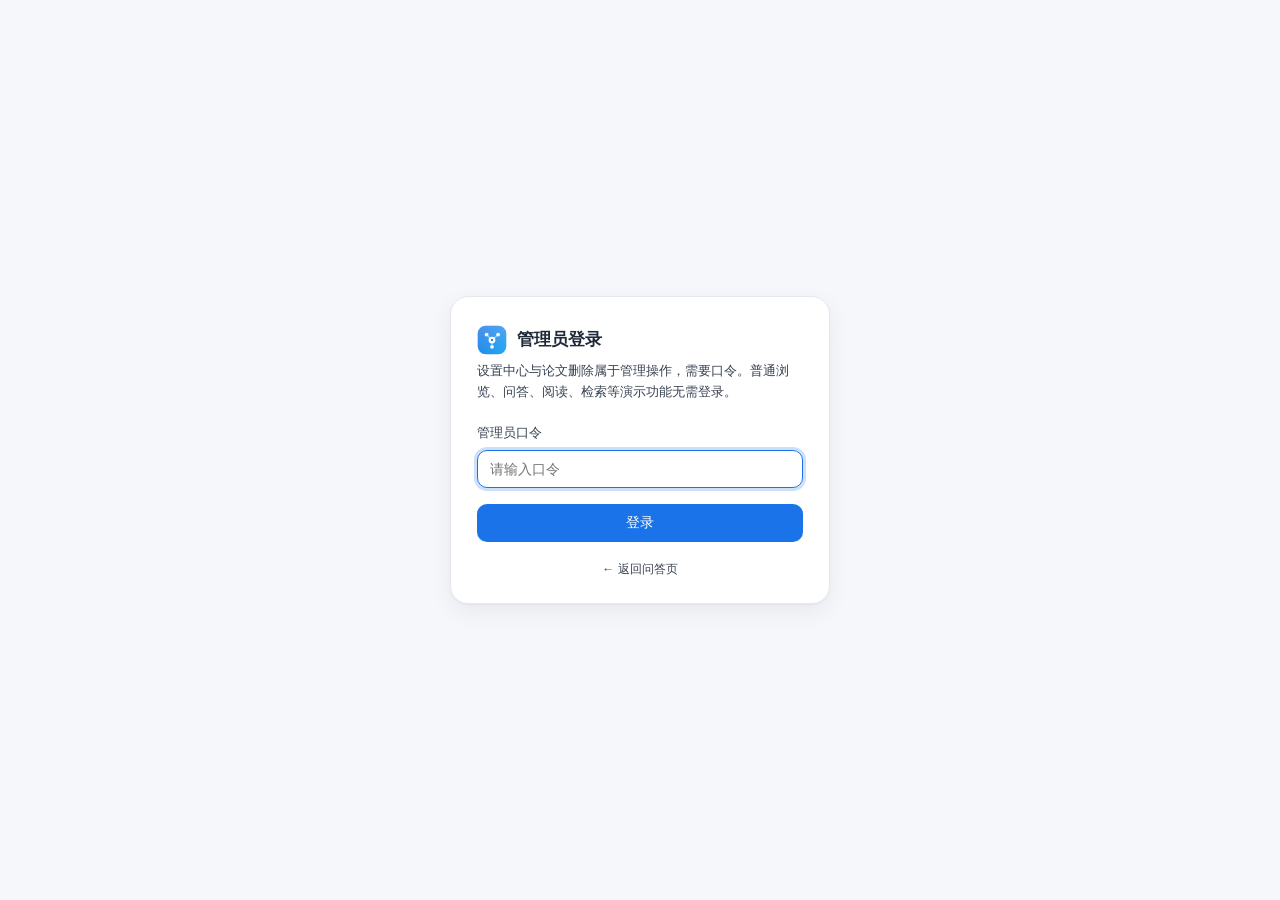
==== web/admin-login.html @ 5c3a6b82 "feat(security): 公开演示 + 管理接口保护 + 资源限额 按第二阶段确认意见落地安全整改，业务代码零改动：  - 认证：新增 app/security.py，管理接口走 HMAC 签名" ====
<!DOCTYPE html>
<html lang="zh-CN">
<head>
  <meta charset="UTF-8" />
  <meta name="viewport" content="width=device-width, initial-scale=1.0" />
  <meta name="robots" content="noindex, nofollow" />
  <title>管理员登录 · 科研小助手</title>
  <link rel="icon" type="image/svg+xml" href="favicon.svg">
  <link rel="stylesheet" href="design-system.css" />
  <style>
    * { box-sizing: border-box; margin: 0; padding: 0; }
    body {
      font-family: var(--font-sans);
      background: var(--bg-page); min-height: 100vh; color: var(--text-primary);
      display: flex; align-items: center; justify-content: center; padding: 24px;
    }
    .card {
      width: 100%; max-width: 380px; background: var(--bg-surface);
      border: 1px solid var(--border-color); border-radius: var(--radius-card);
      box-shadow: var(--shadow-card); padding: 28px 26px 24px;
    }
    .mark {
      display: flex; align-items: center; gap: 10px; margin-bottom: 6px;
    }
    .mark img { width: 30px; height: 30px; border-radius: 8px; }
    h1 { font-size: 17px; font-weight: 600; }
    .sub { font-size: 13px; color: var(--text-secondary); margin-bottom: 20px; line-height: 1.6; }
    label { display: block; font-size: 13px; color: var(--text-secondary); margin-bottom: 6px; }
    input[type="password"] {
      width: 100%; padding: 10px 12px; font-size: 14px; font-family: var(--font-sans);
      border: 1px solid var(--border-color); border-radius: var(--radius-control);
      background: var(--bg-input); color: var(--text-primary);
      transition: border-color var(--dur-fast) var(--ease), box-shadow var(--dur-fast) var(--ease);
    }
    input[type="password"]:focus {
      outline: none; border-color: var(--brand); box-shadow: 0 0 0 3px var(--brand-ring);
    }
    button {
      width: 100%; margin-top: 16px; padding: 10px 14px; font-size: 14px; font-weight: 500;
      font-family: var(--font-sans); color: #fff; background: var(--brand);
      border: none; border-radius: var(--radius-control); cursor: pointer;
      transition: background var(--dur-fast) var(--ease);
    }
    button:hover:not(:disabled) { background: var(--brand-hover); }
    button:disabled { opacity: .6; cursor: not-allowed; }
    .msg {
      margin-top: 14px; font-size: 13px; line-height: 1.6; padding: 9px 11px;
      border-radius: var(--radius-control); display: none;
    }
    .msg.bad { display: block; color: #b42318; background: #fef3f2; border: 1px solid #fecdca; }
    .msg.ok { display: block; color: #067647; background: #ecfdf3; border: 1px solid #abefc6; }
    .foot { margin-top: 18px; font-size: 12px; color: var(--text-tertiary); text-align: center; }
    .foot a { color: var(--text-secondary); text-decoration: none; }
    .foot a:hover { text-decoration: underline; }
  </style>
</head>
<body>
  <main class="card">
    <div class="mark">
      <img src="logo.svg" alt="" width="30" height="30">
      <h1>管理员登录</h1>
    </div>
    <p class="sub">
      设置中心与论文删除属于管理操作，需要口令。普通浏览、问答、阅读、检索等演示功能无需登录。
    </p>

    <label for="token">管理员口令</label>
    <input id="token" type="password" autocomplete="current-password" placeholder="请输入口令" />
    <button id="submit" type="button">登录</button>
    <div id="msg" class="msg"></div>

    <div class="foot"><a href="index.html">← 返回问答页</a></div>
  </main>

<script>
  (function () {
    const input = document.getElementById('token');
    const btn = document.getElementById('submit');
    const msg = document.getElementById('msg');

    // 登录成功后回到来源页；只接受同源的相对路径，避免被构造成开放重定向
    function nextUrl() {
      const raw = new URLSearchParams(location.search).get('next') || '';
      if (raw && raw.startsWith('/') && !raw.startsWith('//')) return raw;
      return 'settings.html';
    }

    function show(text, kind) {
      msg.textContent = text;
      msg.className = 'msg ' + (kind || 'bad');
    }

    async function submit() {
      const token = input.value.trim();
      if (!token) { show('请输入管理员口令'); input.focus(); return; }

      btn.disabled = true;
      show('正在校验…', 'ok');
      try {
        const res = await fetch('/admin/login', {
          method: 'POST',
          headers: { 'Content-Type': 'application/json' },
          body: JSON.stringify({ token: token }),
        });
        const body = await res.json().catch(() => ({}));

        if (res.ok) {
          show('登录成功，正在跳转…', 'ok');
          location.href = nextUrl();
          return;
        }
        if (res.status === 429) {
          show(body.detail || '尝试次数过多，请稍后再试');
        } else if (res.status === 503) {
          show('服务端尚未配置管理员口令（ADMIN_TOKEN / ADMIN_COOKIE_SECRET），请先在 .env 中设置后重启服务');
        } else {
          show(body.detail || '口令错误');
        }
      } catch (err) {
        show('网络异常：' + err.message);
      } finally {
        btn.disabled = false;
      }
    }

    btn.addEventListener('click', submit);
    input.addEventListener('keydown', function (e) {
      if (e.key === 'Enter') submit();
    });
    input.focus();
  })();
</script>
</body>
</html>
---- web/design-system.css ----
/* ==========================================================================
   科研小助手 · 全站设计系统
   --------------------------------------------------------------------------
   引入方式（在每个页面的 <style> 之前）：
       <link rel="stylesheet" href="design-system.css">

   设计原则
   1. 所有色值只在这里定义一次，页面 CSS 一律引用变量，不再写字面量。
   2. 变量按「语义」命名（--text-muted 表示"次要文字"），不按颜色命名
      （不要写 --gray-500），这样将来换色 / 加深色模式只改一处。
   3. 当前只提供浅色主题。深色主题的变量值已经预留位置，第二阶段填入，
      阶段一不开放（避免出现"能切但读不清"的半成品）。

   对比度（WCAG AA：正文 ≥ 4.5:1，大字号 ≥ 3:1）
   --text-primary    #1f2937 on #ffffff = 14.68:1  ✓
   --text-secondary  #374151 on #ffffff = 10.31:1  ✓
   --text-muted      #5c6672 on #ffffff =  5.57:1  ✓
   --text-muted      #5c6672 on #f5f6f8 =  5.11:1  ✓ （原 #6b7280 只有 4.43:1，不达标）
   --text-subtle     #9ca3af on #ffffff =  2.54:1  ✗ 仅限占位符 / 禁用态等非关键信息
   ========================================================================== */

:root {
  /* ---------- 中性色阶（内部调色板，页面层不要直接引用 ---------- */
  --gray-0:  #ffffff;   /* 最亮：卡片、输入框、弹窗底 */
  --gray-25: #fbfcfd;
  --gray-50: #f8fafc;
  --gray-100:#f3f5f8;
  --gray-150:#eef1f5;
  --gray-200:#e3e7ee;
  --gray-300:#d5dbe3;
  --gray-400:#c3ccd8;
  --gray-500:#9ca3af;
  --gray-600:#5c6672;
  --gray-700:#374151;
  --gray-800:#1f2937;
  --gray-900:#111827;

  /* ---------- 品牌主色（蓝）---------- */
  --blue-50: #eef4fd;
  --blue-100:#dbe8fb;
  --blue-200:#c6d9f9;
  --blue-500:#1a73e8;
  --blue-600:#1667d0;
  --blue-700:#1558b0;

  /* ---------- 语义色：成功（绿）---------- */
  --green-50: #e8f5ec;
  --green-100:#d3ebd9;
  --green-600:#0f9d58;
  --green-700:#1a7f37;

  /* ---------- 语义色：警告（橙）---------- */
  --amber-50: #fff8e6;
  --amber-200:#f0dca8;
  --amber-900:#8a5a00;

  /* ---------- 语义色：危险（红）---------- */
  --red-50:  #fdecec;
  --red-200: #f6c9c9;
  --red-700: #b3261e;

  /* ---------- 语义色：强调（紫，用于社区聚类等）---------- */
  --purple-50: #f2eefb;
  --purple-100:#e9e2f7;
  --purple-200:#d9cef0;
  --purple-700:#6b4fa8;

  /* ---------- 角色标签配色（全站唯一口径）----------
     基石节点挖掘的六个角色，analysis.html 与 graph.html 必须完全一致。
     改这里之前先确认：两页的 .tag.* / .role-* 规则、图例、详情面板都读同一组值。
     analysis.html 与 graph.html 曾各写一套 —— bridge/foundation 颜色反了、
     isolated 一个红一个灰，用户同一角色看到两种颜色。现已收口到这里。 */
  --role-cornerstone-bg: #fef3c7;  --role-cornerstone-fg: #92400e;  /* 暖黄：基石 */
  --role-hub-bg:         #dbeafe;  --role-hub-fg:         #1e40af;  /* 蓝：高频被引 */
  --role-bridge-bg:      #e9d5ff;  --role-bridge-fg:      #6b21a8;  /* 紫：跨社区桥接 */
  --role-foundation-bg:  #d1fae5;  --role-foundation-fg:  #065f46;  /* 绿：基础件 */
  --role-fringe-bg:      #f3f4f6;  --role-fringe-fg:      #5c6672;  /* 灰：边缘 */
  --role-isolated-bg:    #f3f4f6;  --role-isolated-fg:    #5c6672;  /* 灰：孤立（不抢眼，但要看得清）
     原值 #9ca3af 在 #f3f4f6 上只有 2.31:1，"孤立"两字本身看不清；
     #5c6672 与 --text-muted 同值，实测 5.30:1，既保持"灰化不抢眼"的语义，又过了 WCAG AA。 */

  /* ---------- 暖色底（去重提示框等"需要一点暖意"的非告警区块）---------- */
  --bg-warm: #fffdf3;

  /* ---------- 大面板投影（弹窗比卡片浮得更高，单独一档）---------- */
  --shadow-overlay: 0 20px 60px rgba(15, 23, 42, .24);

  /* ---------- 图表专用：坐标轴与网格 ----------
     图表里的轴线、网格线、坐标文字也走变量。它们本质是「图表内部的界面色」，
     与 --border-* / --text-* 同源，但单独开一组是因为图表需要更淡的网格，
     而界面上的边框不能淡到这个程度。 */
  --chart-axis:     #d5dbe5;   /* 轴线 */
  --chart-grid:     #f1f4f8;   /* 网格线 */
  --chart-label:    #5c6672;   /* 坐标轴刻度文字 */
  --chart-label-2:  #9ca3af;   /* 轴名、次级标签 */

  /* ---------- 图表色：ECharts / matplotlib 数据配色 ----------
     这一组**故意**不跟界面色联动。图表配色是数据语义（社区 0/1/2、类目 A/B/C），
     界面色一改就重刷图表，会让「同一张图昨天今天颜色不一样」。
     改这里之前先想清楚：ECharts 主题、matplotlib 导出、图例文字三处都要同步。
     前 3 色是引用图谱社区聚类的固定色，其余沿用 matplotlib tab10。 */
  --chart-brand:  #1a73e8;   /* 新近且被引 / 主数据序列 */
  --chart-accent: #9333ea;   /* 跨社区桥接 */
  --chart-danger: #dc2626;   /* 未被接入 */
  --chart-c1: #1f77b4;
  --chart-c2: #ff7f0e;
  --chart-c3: #2ca02c;
  --chart-c4: #d62728;
  --chart-c5: #9467bd;
  --chart-c6: #8c564b;
  --chart-c7: #e377c2;
  --chart-c8: #7f7f7f;
  --chart-c9: #bcbd22;
  --chart-c10:#17becf;
  --chart-ring: #f5a623;     /* 基石节点外圈高亮 */

  /* ---------- 界面语义：背景 ---------- */
  --bg-page:      var(--gray-100);   /* 页面底色 */
  --bg-surface:   var(--gray-0);     /* 卡片 / 面板 */
  --bg-surface-2: var(--gray-50);    /* 卡片内的次级区块、表头 */
  --bg-muted:     var(--gray-150);   /* 标签、代码行、悬停底 */
  --bg-hover:     var(--gray-100);   /* 列表项悬停 */
  --bg-active:    var(--gray-200);   /* 列表项按下 / 选中 */
  --bg-overlay:   rgba(15, 23, 42, .42);
  --bg-overlay-soft: rgba(15, 23, 42, .35);  /* 弹层背后的轻遮罩（阅读页版式面板） */
  --bg-toast:     rgba(17, 24, 39, .92);     /* 浮在正文上的提示条 */
  --bg-surface-translucent: rgba(255, 255, 255, .85);  /* 页码牌等需要半透明的白 */
  --bg-page-translucent: rgba(245, 246, 248, .92);     /* 浮层压住页面时的底色 */
  --bg-brand-soft:var(--blue-50);

  /* ---------- 文本层高亮（阅读页 PDF 上的覆盖块）----------
     这几组是半透明色，叠在 PDF 原文上，**不能**换成不透明语义色，
     否则正文被遮住。取值保持一致即可，改之前先看 reader.html 的用途。 */
  --hl-cite:           rgba(26, 115, 232, .16);   /* 普通引用 [12] */
  --hl-cite-hover:     rgba(26, 115, 232, .34);
  --hl-cite-n-hover:   rgba(26, 115, 232, .42);   /* 数字型引用 */
  --hl-hover:          rgba(26, 115, 232, .14);   /* 悬停翻译命中的句子 */
  --hl-find:           rgba(26, 115, 232, .28);   /* 全文搜索结果 */
  --hl-find-ring:      rgba(26, 115, 232, .35);
  --hl-land-ring:      rgba(26, 115, 232, .50);   /* 跨页跳转后落点页外框 */
  --hl-author:         rgba(16, 145, 96, .18);    /* 作者/机构引用 */
  --hl-author-hover:   rgba(16, 145, 96, .44);
  --hl-author-hit:     rgba(16, 145, 96, .34);
  --hl-author-ring:    rgba(16, 145, 96, .35);
  --hl-ref:            rgba(124, 58, 237, .16);   /* 参考文献回链 */
  --hl-ref-hover:      rgba(124, 58, 237, .36);
  --hl-find-text:      rgba(255, 214, 0, .42);    /* 搜索命中的正文底 */
  --hl-find-current:   rgba(255, 140, 0, .62);    /* 当前那一处 */
  --hl-find-current-ring: rgba(216, 92, 0, .85);

  /* ---------- 界面语义：文字 ---------- */
  --text-primary:   var(--gray-800);  /* 标题、正文 */
  --text-secondary: var(--gray-700);  /* 次级正文 */
  --text-muted:     var(--gray-600);  /* 辅助说明、时间戳、标签文字 */
  --text-subtle:    var(--gray-500);  /* 占位符、禁用（对比度不足，仅限非关键） */
  --text-inverse:   var(--gray-0);    /* 深色底上的文字 */
  --text-brand:     var(--blue-600);
  --text-on-brand:  var(--gray-0);

  /* ---------- 界面语义：边框 ---------- */
  --border-color:     var(--gray-200);  /* 默认分割线 / 卡片边 */
  --border-color-alt: var(--gray-150);  /* 极淡分割线（列表项之间） */
  --border-strong:    var(--gray-300);  /* 输入框、按钮的可见边 */
  --border-brand:     var(--blue-500);
  --border-focus:     var(--blue-500);

  /* ---------- 界面语义：品牌 ----------
     注意：--brand 及其派生量的**最终值**在文件末尾「主题层 · 方案 B」里覆盖，
     这里保留第一阶段声明只是为了让变量定义顺序可读、也便于回退。
     想回到蓝色主题：删掉末尾主题层里的 --brand / --brand-hover 等几行即可。 */
  --brand:        var(--blue-500);
  --brand-hover:  var(--blue-600);
  --brand-active: var(--blue-700);
  --brand-soft:   var(--blue-50);
  --brand-2:      var(--purple-700);   /* 渐变第二色；第二阶段的最终值在主题层 */
  --brand-grad:   linear-gradient(135deg, var(--blue-500) 0%, var(--purple-700) 100%);
  --brand-ring:   rgba(26, 115, 232, .22);
  --brand-text:   var(--blue-600);

  /* ---------- 界面语义：状态 ---------- */
  --success:      var(--green-700);
  --success-bg:   var(--green-50);
  --success-border: var(--green-100);

  --warning:      var(--amber-900);
  --warning-bg:   var(--amber-50);
  --warning-border: var(--amber-200);

  --danger:       var(--red-700);
  --danger-bg:    var(--red-50);
  --danger-border: var(--red-200);

  --accent:       var(--purple-700);  /* 已弃用：保留给旧引用，新代码请用 --cluster */
  --cluster:      var(--purple-700);
  --cluster-bg:   var(--purple-50);

  /* ---------- 圆角 ---------- */
  --radius-xs: 4px;
  --radius-sm: 6px;
  --radius-md: 8px;
  --radius-lg: 12px;
  --radius-xl: 16px;
  --radius-pill: 999px;

  /* ---------- 阴影（统一 4 级）---------- */
  --shadow-xs: 0 1px 2px rgba(15, 23, 42, .04);
  --shadow-sm: 0 1px 3px rgba(15, 23, 42, .08);
  --shadow-md: 0 4px 12px rgba(15, 23, 42, .10);
  --shadow-lg: 0 8px 28px rgba(15, 23, 42, .16);

  /* ---------- 间距（4px 基准栅格）---------- */
  --space-1: 4px;
  --space-2: 8px;
  --space-3: 12px;
  --space-4: 16px;
  --space-5: 20px;
  --space-6: 24px;
  --space-8: 32px;

  /* ---------- 字号 ---------- */
  --font-xs:   11px;
  --font-sm:   12px;
  --font-base: 13px;
  --font-md:   14px;
  --font-lg:   15px;
  --font-xl:   18px;
  --font-2xl:  22px;
  --font-3xl:  28px;

  /* ---------- 字体族 ---------- */
  --font-sans: -apple-system, BlinkMacSystemFont, "Segoe UI", "Microsoft YaHei",
               "PingFang SC", "Hiragino Sans GB", sans-serif;
  --font-mono: ui-monospace, "Cascadia Mono", Consolas, "Courier New", monospace;

  /* ---------- 行高 ---------- */
  --leading-tight: 1.35;
  --leading-normal: 1.6;
  --leading-relaxed: 1.75;

  /* ---------- 动效 ---------- */
  --ease: cubic-bezier(.4, 0, .2, 1);
  --dur-fast: 120ms;
  --dur-normal: 200ms;

  /* ---------- 层级 ---------- */
  --z-sticky: 20;
  --z-float: 60;
  --z-modal: 80;
  --z-toast: 90;

  /* ---------- 布局 ---------- */
  --content-width: 820px;
  --content-width-wide: 1100px;
  /* 对话正文宽度：由对话页右侧的竖向拖拽条改写（--chat-w）。
     侧栏宽度 --sidebar-w 同理由侧栏右边缘的拖拽条改写。
     两个都写在 :root 上，所以刷新后首帧就能按用户上次拖到的宽度排版。 */
  --chat-w: var(--content-width);
  --chat-w-min: 520px;
  --chat-w-max: 1400px;

  /* ======================================================================
     主题层 · 方案 B「现代卡片」
     ----------------------------------------------------------------------
     上面那套 --blue-* / --brand 是第一阶段的收敛结果（保持原页面外观）。
     这一段是第二阶段选定的视觉方向：蓝色品牌 + 大圆角 + 双层阴影 + 状态胶囊。
     品牌色原为紫色 #4f46e5 / #7c3aed，后按需求整体换成蓝色系。

     为什么单独起 --brand / --brand-2 而不是直接改 --blue-500：
       --blue-500 同时被 --hl-cite / --chart-brand / table.cmp 表头等位置引用，
       改它会连带改掉阅读页高亮和图表主色。主题色只走 --brand / --brand-2 两个入口，
       将来做「颜色自选」时只需换这两个变量的值，其他全站自动跟随。

     对比度实测（WCAG AA，换成蓝色后重算）
       --brand      #1a73e8 on #ffffff = 4.51:1  ✓
       --brand-2    #0ea5e9 on #ffffff = 3.02:1  —— 仅渐变点缀，不承载文字
       --brand-text #0b57d0 在 --brand-soft #e8f0fe 上 = 7.66:1 ✓
     ====================================================================== */

  /* ---------- 主题：品牌蓝 ---------- */
  /* 对比度实测（WCAG AA）
       --brand      #1a73e8 on #ffffff = 4.51:1  ✓（白字压 #1a73e8 = 4.51:1，正文临界，按钮上加粗即可）
       --brand-2    #0ea5e9 on #ffffff = 3.02:1  —— 只用于渐变点缀，不承载文字
       --brand-text #0b57d0 在 --brand-soft #e8f0fe 上 = 7.66:1 ✓ */
  --brand:        #1a73e8;
  --brand-hover:  #1b66c9;
  --brand-active: #1558ad;
  --brand-soft:   #e8f0fe;   /* 品牌色浅底：选中态、徽章、渐变的浅端 */
  --brand-2:      #0ea5e9;   /* 渐变第二色，只用于标题块这类点缀 */
  --brand-text:   #0b57d0;   /* 压在 --brand-soft 上的品牌文字 */
  --text-brand:   #0b57d0;
  --text-on-brand: #ffffff;
  --border-brand: #1a73e8;
  --border-focus: #1a73e8;
  --bg-brand-soft: #e8f0fe;
  --brand-ring:   rgba(26, 115, 232, .22);   /* 输入框聚焦光圈 */
  --brand-grad:   linear-gradient(135deg, #1a73e8 0%, #0ea5e9 100%);
  /* 焦点环颜色统一到品牌色后，::selection 也跟着走，避免蓝紫混用 */

  /* ---------- 主题：大圆角（卡片 18px / 控件 10px）---------- */
  --radius-card: 18px;
  --radius-control: 10px;
  --radius-chip: 999px;

  /* ---------- 主题：双层阴影（每个都是一近一远两层）---------- */
  --shadow-card:       0 1px 2px rgba(16, 24, 40, .04), 0 8px 24px rgba(16, 24, 40, .06);
  --shadow-card-hover: 0 2px 4px rgba(16, 24, 40, .05), 0 14px 32px rgba(16, 24, 40, .10);
  --shadow-hero:       0 10px 30px rgba(26, 115, 232, .28), 0 2px 6px rgba(26, 115, 232, .16);
  --shadow-pop:        0 16px 48px rgba(16, 24, 40, .16), 0 2px 8px rgba(16, 24, 40, .06);

  /* ---------- 主题：页面底色（比灰色更冷一点，衬托白色卡片）---------- */
  --bg-page: #f6f7fb;
  --bg-surface-2: #f7f8fc;
  --bg-muted: #f1f3f9;
  --bg-hover: #f4f5fa;
  --bg-active: #e9ecf5;
  --border-color: #e6e8f0;
  --border-color-alt: #eef0f6;
  --border-strong: #d6dae6;
}

/* ==========================================================================
   基础重置
   ========================================================================== */

* { box-sizing: border-box; }

html { -webkit-text-size-adjust: 100%; }

body {
  margin: 0;
  font-family: var(--font-sans);
  font-size: var(--font-md);
  line-height: var(--leading-normal);
  color: var(--text-primary);
  background: var(--bg-page);
  -webkit-font-smoothing: antialiased;
}

h1, h2, h3, h4, h5, h6 { margin: 0; font-weight: 600; line-height: var(--leading-tight); }
p { margin: 0; }
a { color: var(--text-brand); text-decoration: none; }
a:hover { text-decoration: underline; }
img { max-width: 100%; display: block; }
button { font-family: inherit; cursor: pointer; }
input, textarea, select { font-family: inherit; }

/* 键盘聚焦可见（鼠标点击不显示）*/
:focus-visible {
  outline: 2px solid var(--border-focus);
  outline-offset: 2px;
}

::selection { background: var(--blue-100); color: var(--text-primary); }

/* 滚动条：统一细灰，避免各页三种滚动条并存 */
::-webkit-scrollbar { width: 10px; height: 10px; }
::-webkit-scrollbar-track { background: transparent; }
::-webkit-scrollbar-thumb {
  background: var(--gray-300);
  border-radius: var(--radius-pill);
  border: 2px solid transparent;
  background-clip: content-box;
}
::-webkit-scrollbar-thumb:hover { background: var(--gray-400); background-clip: content-box; }

/* ==========================================================================
   通用组件
   ========================================================================== */

/* ---------- 按钮 ---------- */
.btn {
  display: inline-flex;
  align-items: center;
  justify-content: center;
  gap: var(--space-1);
  padding: 8px 14px;
  font-size: var(--font-base);
  font-weight: 500;
  line-height: 1.4;
  border-radius: var(--radius-md);
  border: 1px solid transparent;
  background: var(--brand);
  color: var(--text-on-brand);
  transition: background var(--dur-fast) var(--ease),
              border-color var(--dur-fast) var(--ease),
              color var(--dur-fast) var(--ease);
  white-space: nowrap;
}
.btn:hover { background: var(--brand-hover); }
.btn:active { background: var(--brand-active); }
.btn:disabled { opacity: .5; cursor: not-allowed; }

.btn--secondary {
  background: var(--bg-surface);
  color: var(--text-secondary);
  border-color: var(--border-strong);
}
.btn--secondary:hover { background: var(--bg-surface-2); border-color: var(--gray-400); }
.btn--secondary:active { background: var(--bg-hover); }

.btn--ghost {
  background: transparent;
  color: var(--text-muted);
  border-color: transparent;
}
.btn--ghost:hover { background: var(--bg-muted); color: var(--text-secondary); }
.btn--ghost:active { background: var(--bg-active); }

.btn--danger { background: var(--danger); }
.btn--danger:hover { background: var(--red-700); filter: brightness(.92); }

.btn--sm { padding: 5px 10px; font-size: var(--font-sm); border-radius: var(--radius-sm); }
.btn--block { width: 100%; }

/* ---------- 卡片 ---------- */
.card {
  background: var(--bg-surface);
  border: 1px solid var(--border-color);
  border-radius: var(--radius-lg);
  box-shadow: var(--shadow-xs);
}
.card--flush { box-shadow: none; }
.card--pad { padding: var(--space-4); }

/* ---------- 输入框 ---------- */
.field {
  width: 100%;
  padding: 8px 12px;
  font-size: var(--font-base);
  color: var(--text-primary);
  background: var(--bg-surface);
  border: 1px solid var(--border-strong);
  border-radius: var(--radius-md);
  transition: border-color var(--dur-fast) var(--ease),
              box-shadow var(--dur-fast) var(--ease);
}
.field::placeholder { color: var(--text-subtle); }
.field:focus {
  outline: none;
  border-color: var(--border-focus);
  box-shadow: 0 0 0 3px var(--blue-100);
}
.field:disabled { background: var(--bg-muted); cursor: not-allowed; }

textarea.field { resize: vertical; line-height: var(--leading-normal); }
select.field { cursor: pointer; }

/* ---------- 标签 / 徽章 ---------- */
.tag {
  display: inline-flex;
  align-items: center;
  gap: 4px;
  padding: 2px 8px;
  font-size: var(--font-xs);
  line-height: 1.5;
  border-radius: var(--radius-sm);
  background: var(--bg-muted);
  color: var(--text-muted);
  white-space: nowrap;
}
.tag--brand   { background: var(--brand-soft);   color: var(--text-brand); }
.tag--success { background: var(--success-bg);   color: var(--success); }
.tag--warning { background: var(--warning-bg);   color: var(--warning); }
.tag--danger  { background: var(--danger-bg);    color: var(--danger); }
.tag--accent  { background: var(--cluster-bg);   color: var(--cluster); }

/* ---------- 页面容器 ---------- */
.page-header {
  width: 100%;
  background: var(--bg-surface);
  border-bottom: 1px solid var(--border-color);
}
.page-header__inner {
  max-width: var(--content-width);
  margin: 0 auto;
  padding: var(--space-4) var(--space-4) var(--space-3);
  display: flex;
  align-items: center;
  justify-content: space-between;
  gap: var(--space-3);
}
.page-title {
  font-size: var(--font-xl);
  color: var(--text-primary);
}
.page-sub {
  font-size: var(--font-sm);
  color: var(--text-muted);
  margin-top: 2px;
}

/* ---------- 导航链接（五个页面统一写法）---------- */
.nav-link {
  display: inline-flex;
  align-items: center;
  gap: 4px;
  padding: 6px 10px;
  font-size: var(--font-base);
  color: var(--text-secondary);
  background: transparent;
  border: 1px solid transparent;
  border-radius: var(--radius-md);
  transition: background var(--dur-fast) var(--ease),
              color var(--dur-fast) var(--ease);
  text-decoration: none;
}
.nav-link:hover {
  background: var(--bg-surface-2);
  color: var(--text-primary);
  text-decoration: none;
}
.nav-link.is-active {
  background: var(--brand-soft);
  color: var(--text-brand);
  font-weight: 500;
}

/* ---------- 空状态 ---------- */
.empty-state {
  padding: var(--space-8) var(--space-4);
  text-align: center;
  color: var(--text-muted);
  font-size: var(--font-base);
}

/* ---------- 分割线 ---------- */
.divider {
  height: 1px;
  background: var(--border-color-alt);
  border: 0;
  margin: var(--space-3) 0;
}

/* ---------- 工具类 ---------- */
.mono { font-family: var(--font-mono); }
.text-muted { color: var(--text-muted); }
.text-subtle { color: var(--text-subtle); }
.is-hidden { display: none !important; }

/* ---------- 主题：渐变标题块（hero）----------
   方案 B 的标志性元素。刻意只用在页面顶部这一条，不铺满整页 ——
   设置页里大量红绿告警，大面积的紫色会和它们抢注意力。 */
.hero {
  background: var(--brand-grad);
  color: var(--text-on-brand);
  border-radius: var(--radius-card);
  box-shadow: var(--shadow-hero);
  padding: var(--space-5) var(--space-6);
}
.hero__eyebrow {
  font-size: var(--font-xs);
  letter-spacing: .12em;
  text-transform: uppercase;
  opacity: .82;
  margin-bottom: 6px;
}
.hero__title {
  font-size: var(--font-2xl);
  font-weight: 700;
  letter-spacing: .01em;
  color: var(--text-on-brand);
}
.hero__sub {
  margin-top: 8px;
  font-size: var(--font-base);
  line-height: var(--leading-relaxed);
  opacity: .92;
  max-width: 620px;
}

/* ---------- 主题：状态胶囊 ----------
   左边一个小圆点 + 文字，比纯文字状态更容易被扫到。
   kind: ok / bad / warn / pending（默认灰）*/
.status-pill {
  display: inline-flex;
  align-items: center;
  gap: 6px;
  padding: 3px 10px 3px 8px;
  font-size: var(--font-sm);
  line-height: 1.5;
  border-radius: var(--radius-chip);
  background: var(--bg-muted);
  color: var(--text-muted);
  white-space: nowrap;
}
.status-pill::before {
  content: "";
  width: 6px;
  height: 6px;
  border-radius: 50%;
  background: currentColor;
  flex: 0 0 auto;
}
.status-pill--ok   { background: var(--success-bg); color: var(--success); }
.status-pill--bad  { background: var(--danger-bg);  color: var(--danger); }
.status-pill--warn { background: var(--warning-bg); color: var(--warning); }

/* ---------- 主题：区块图标（区块标题左上的浅紫小方块）---------- */
.sec-icon {
  width: 30px;
  height: 30px;
  border-radius: var(--radius-control);
  background: var(--brand-soft);
  color: var(--brand);
  display: inline-flex;
  align-items: center;
  justify-content: center;
  font-size: 15px;
  flex: 0 0 auto;
  box-shadow: inset 0 0 0 1px rgba(26, 115, 232, .12);
}

/* ---------- 减少动效（尊重系统偏好）---------- */
@media (prefers-reduced-motion: reduce) {
  *, *::before, *::after {
    animation-duration: .01ms !important;
    animation-iteration-count: 1 !important;
    transition-duration: .01ms !important;
    scroll-behavior: auto !important;
  }
}

/* ==========================================================================
   深色主题（第二阶段启用，当前不激活）
   --------------------------------------------------------------------------
   留位说明：把 [data-theme="dark"] 的变量集写全后再放开设置中心的开关。
   第一阶段不出现任何深色规则，避免"能切但读不清"。
   ========================================================================== */
/* ==========================================================================
   侧栏布局组件 · DeepSeek 官网式左栏（2026-10-30）
   --------------------------------------------------------------------------
   位置说明：本该并进上面的「主题层」，但为了不动已验收的那段样式，
   单独作为追加段落在文件末尾。它自己带 :root，选择器特性度与主题层相同、
   出现更晚，所以这里的变量值最终生效。
   结构：body.app > aside.sidebar + div.app__main
     aside.sidebar
       .sb-head      logo + 折叠（折叠后收成 .sb-head-act）
       .sb-new       开启新对话（主按钮）
       .sb-nav       功能入口（论文库 / 发现 / 引用图谱 / 论文分析 / 写作助手）
       .sb-history   对话历史（今天 / 7 天内 / 30 天内）
       .sb-foot      设置齿轮
     div.app__main
       .main__scroll 消息流
       .dock         底部输入坞（空状态时居中大版）
   折叠规则：给 body 加 app--collapsed，侧栏宽度由 --sidebar-w 收到 64px，
   只留图标。类名带 sb- 前缀，避免和页面里已有的 .row / .chat 撞车。
   ========================================================================== */

:root {
  --sidebar-w: 264px;
  --sidebar-w-collapsed: 64px;
  --sidebar-bg: var(--gray-50);
  --sidebar-item-h: 38px;
}

body.app {
  display: flex;
  height: 100vh;
  height: 100dvh;
  overflow: hidden;
  background: var(--bg-page);
}

/* ---------- 侧栏 ---------- */
.sidebar {
  flex: 0 0 var(--sidebar-w);
  width: var(--sidebar-w);
  height: 100%;
  display: flex;
  flex-direction: column;
  gap: 2px;
  padding: 10px 8px;
  background: var(--sidebar-bg);
  border-right: 1px solid var(--border-color);
  transition: width var(--dur-fast) var(--ease), flex-basis var(--dur-fast) var(--ease);
  overflow: hidden;
}

.sb-head {
  display: flex;
  align-items: center;
  gap: 8px;
  padding: 4px 6px 10px;
  flex: 0 0 auto;
}
.sb-logo {
  display: flex;
  align-items: center;
  gap: 8px;
  min-width: 0;
  text-decoration: none;
  color: var(--text-primary);
}
/* 品牌图标：logo.svg 自带渐变，外面不再铺 --brand-grad 底，否则蓝色渐变叠在蓝色底上会糊成一团 */
.sb-logo__mark {
  flex: 0 0 26px;
  width: 26px;
  height: 26px;
  display: block;
}
.sb-logo__name {
  font-size: 15px;
  font-weight: 600;
  letter-spacing: -.01em;
  white-space: nowrap;
}
.sb-toggle {
  margin-left: auto;
  flex: 0 0 auto;
  width: 30px;
  height: 30px;
  padding: 0;
  border: none;
  border-radius: 8px;
  background: transparent;
  color: var(--text-muted);
  font-size: 15px;
  line-height: 1;
  box-shadow: none;
  cursor: pointer;
}
.sb-toggle:hover { background: var(--bg-hover); color: var(--text-primary); }
.sb-head-act { display: none; }

/* 新对话 */
.sb-new {
  display: flex;
  align-items: center;
  justify-content: center;
  gap: 8px;
  width: 100%;
  height: 40px;
  padding: 0 12px;
  margin-bottom: 8px;
  border: 1px solid var(--border-strong);
  border-radius: var(--radius-chip);
  background: var(--bg-surface);
  color: var(--text-primary);
  font-size: 13.5px;
  font-weight: 500;
  cursor: pointer;
  box-shadow: none;
  transition: background var(--dur-fast) var(--ease), border-color var(--dur-fast) var(--ease);
  white-space: nowrap;
  flex: 0 0 auto;
}
.sb-new:hover { background: var(--brand-soft); border-color: var(--brand); color: var(--brand-active); }
.sb-new__plus { font-size: 15px; font-weight: 600; line-height: 1; }

/* 功能入口 / 历史列表通用行 */
.sb-group { display: flex; flex-direction: column; gap: 1px; }
.sb-group--nav { flex: 0 0 auto; }
.sb-label {
  padding: 12px 10px 4px;
  font-size: 11px;
  font-weight: 600;
  letter-spacing: .04em;
  color: var(--text-subtle);
  white-space: nowrap;
}
.sb-item {
  display: flex;
  align-items: center;
  gap: 10px;
  min-height: var(--sidebar-item-h);
  padding: 0 10px;
  border: none;
  border-radius: var(--radius-control);
  background: transparent;
  color: var(--text-secondary);
  font-size: 13.5px;
  text-decoration: none;
  cursor: pointer;
  box-shadow: none;
  width: 100%;
  text-align: left;
  transition: background var(--dur-fast) var(--ease), color var(--dur-fast) var(--ease);
}
.sb-item:hover { background: var(--bg-hover); color: var(--text-primary); }
.sb-item__ico {
  flex: 0 0 18px;
  width: 18px;
  text-align: center;
  font-size: 14px;
  line-height: 1;
}
.sb-item__txt { min-width: 0; overflow: hidden; text-overflow: ellipsis; white-space: nowrap; }

/* 历史区：能滚动，吃满剩余高度 */
.sb-history {
  flex: 1 1 auto;
  min-height: 0;
  overflow-y: auto;
  margin-top: 6px;
  padding-bottom: 6px;
}
.sb-history::-webkit-scrollbar { width: 6px; }
.sb-history::-webkit-scrollbar-thumb { background: var(--border-strong); border-radius: 3px; }
.sb-hist {
  display: flex;
  align-items: center;
  gap: 4px;
  border-radius: var(--radius-control);
  transition: background var(--dur-fast) var(--ease);
}
.sb-hist:hover { background: var(--bg-hover); }
.sb-hist.on { background: var(--brand-soft); }
.sb-hist.on .sb-item__txt { color: var(--brand-active); font-weight: 500; }
.sb-hist__open {
  flex: 1 1 auto;
  min-width: 0;
  display: flex;
  align-items: center;
  gap: 8px;
  min-height: var(--sidebar-item-h);
  padding: 0 10px;
  border: none;
  border-radius: var(--radius-control);
  background: transparent;
  color: var(--text-secondary);
  font-size: 13.5px;
  cursor: pointer;
  box-shadow: none;
  text-align: left;
}
.sb-hist.on .sb-hist__open { color: var(--brand-active); }
.sb-hist__del {
  flex: 0 0 26px;
  width: 26px;
  height: 26px;
  margin-right: 4px;
  padding: 0;
  border: none;
  border-radius: 6px;
  background: transparent;
  color: var(--text-subtle);
  font-size: 14px;
  line-height: 1;
  cursor: pointer;
  box-shadow: none;
  opacity: 0;
}
.sb-hist:hover .sb-hist__del, .sb-hist__del:focus-visible { opacity: 1; }
.sb-hist__del:hover { background: var(--danger-bg); color: var(--danger); }

.sb-foot {
  flex: 0 0 auto;
  padding-top: 8px;
  border-top: 1px solid var(--border-color-alt);
}

/* ---------- 折叠态 ---------- */
.app--collapsed .sidebar {
  flex-basis: var(--sidebar-w-collapsed);
  width: var(--sidebar-w-collapsed);
  padding-left: 6px;
  padding-right: 6px;
}
.app--collapsed .sb-logo,
.app--collapsed .sb-label,
.app--collapsed .sb-item__txt,
.app--collapsed .sb-new__txt,
.app--collapsed .sb-history { display: none; }
.app--collapsed .sb-head { padding-left: 0; padding-right: 0; justify-content: center; }
.app--collapsed .sb-head-act { display: flex; }
.app--collapsed .sb-item,
.app--collapsed .sb-new { justify-content: center; padding: 0; }
.app--collapsed .sb-toggle { margin-left: 0; }

/* ---------- 主区 ---------- */
.app__main {
  flex: 1 1 auto;
  min-width: 0;
  display: flex;
  flex-direction: column;
  height: 100%;
  position: relative;
}

.main__scroll {
  flex: 1 1 auto;
  overflow-y: auto;
  display: flex;
  flex-direction: column;
  gap: 12px;
  padding: 24px 16px 12px;
}
.main__inner {
  width: 100%;
  /* 正文宽度由右侧拖拽条控制（--chat-w）；--content-width 只是它的默认值 */
  max-width: var(--chat-w);
  margin: 0 auto;
  display: flex;
  flex-direction: column;
  gap: 12px;
}

/* 独立内容页（论文库 / 发现）用宽版：它们复用对话页的 .main__inner 骨架，
 * 但 --chat-w 是给单列对话排版的窄口径（820px），用来放论文列表和推荐流太挤。
 * 这里改成和论文分析页一致的 --content-width-wide（1100px）——这两页有左侧栏，
 * 比写作助手那种没侧栏、直接吃满的排版窄一档更合适。
 * 不直接改 .main__inner 默认值：对话页还在用 --chat-w，那条链路不能动。
 * 也能排到 .main__inner 前面没什么用，靠后面的行序 + 多一个类来取胜。 */
.main__inner--wide { max-width: var(--content-width-wide); }

/* 窄屏开抽屉按钮：默认不存在，只有 900px 以下那一段媒体查询把它打开 */
.mnav-btn { display: none; }

/* 顶部服务状态条：小圆点 + 文字，不抢视线 */
.status {
  display: inline-flex;
  align-items: center;
  gap: 6px;
  font-size: 12px;
  color: var(--text-muted);
  padding: 2px 0 0;
  white-space: nowrap;
}
.status::before {
  content: "";
  width: 6px;
  height: 6px;
  border-radius: 50%;
  background: var(--gray-400);
  flex: 0 0 auto;
}
.status.ok { color: var(--text-secondary); }
.status.ok::before { background: var(--success); }
.status.bad { color: var(--danger); }
.status.bad::before { background: var(--danger); }

/* ---------- 输入坞 ---------- */
.dock {
  flex: 0 0 auto;
  width: 100%;
  padding: 8px 16px 18px;
}
.dock__inner {
  width: 100%;
  /* 和正文同宽：右侧拖拽条一动，答句和输入框一起变宽/变窄 */
  max-width: var(--chat-w);
  margin: 0 auto;
  display: flex;
  flex-direction: column;
  gap: 8px;
}

/* 空状态：居中招呼语 */
.greeting {
  display: none;
  text-align: center;
  margin: 0 auto 2px;
}
.greeting__mark {
  width: 54px;
  height: 54px;
  margin: 0 auto 14px;
  display: block;
}
.greeting__title {
  font-size: 26px;
  font-weight: 600;
  letter-spacing: -.02em;
  color: var(--text-primary);
}
.greeting__sub {
  margin-top: 8px;
  font-size: 13.5px;
  color: var(--text-muted);
}
/* 空状态：招呼语和输入坞一起居中
 * 只对「有输入坞的对话页」生效。原来写成 body.app:not(.has-conv) 是全局的，
 * 论文库 / 发现这类没有 .dock 的独立页没有 has-conv 类，正文区会被
 * display:none 直接吃掉——页面能打开但一片空白（2026-10-30 实测踩到）。
 * :has() 现在 Chrome 105+ / Safari 15.4+ / Firefox 121+ 都支持。 */
body.app:not(.has-conv):has(.dock) .app__main { justify-content: center; }
body.app:not(.has-conv):has(.dock) .main__scroll { display: none; }
body.app:not(.has-conv):has(.dock) .greeting { display: block; }

/* 输入坞外壳：圆角大框，内含 textarea + 工具行 */
.dock__box {
  border: 1px solid var(--border-strong);
  border-radius: var(--radius-card);
  background: var(--bg-surface);
  box-shadow: var(--shadow-card);
  padding: 12px 14px 10px;
  transition: border-color var(--dur-fast) var(--ease), box-shadow var(--dur-fast) var(--ease);
}
.dock__box:focus-within { border-color: var(--brand); box-shadow: 0 0 0 3px var(--brand-ring), var(--shadow-card); }

.dock__ta {
  width: 100%;
  min-height: 30px;
  max-height: 40vh;
  resize: none;
  border: none;
  outline: none;
  background: transparent;
  font-family: var(--font-sans);
  font-size: 15px;
  line-height: 1.6;
  color: var(--text-primary);
  padding: 2px 0;
}
.dock__ta::placeholder { color: var(--text-subtle); }

.dock__tools {
  display: flex;
  align-items: center;
  gap: 8px;
  margin-top: 6px;
  flex-wrap: wrap;
}

/* 智能搜索：这是真开关（on = 三路召回，关 = BM25 + 哈希两路），所以要有明显的开/关两态。
 * 「深度思考」按钮已删除——多智能体协作每轮都跑，做成开关就是关不掉的假开关。 */
.chip-toggle {
  display: inline-flex;
  align-items: center;
  gap: 6px;
  padding: 5px 11px;
  border: 1px solid var(--border-color);
  border-radius: var(--radius-chip);
  background: var(--bg-surface-2);
  color: var(--text-muted);
  font-size: 12.5px;
  line-height: 1.3;
  cursor: pointer;
  box-shadow: none;
  transition: background var(--dur-fast) var(--ease), border-color var(--dur-fast) var(--ease),
              color var(--dur-fast) var(--ease);
}
.chip-toggle__ico { font-size: 12px; color: var(--text-subtle); transition: color var(--dur-fast) var(--ease); }
.chip-toggle:hover { border-color: var(--border-strong); background: var(--bg-hover); }
.chip-toggle.on {
  background: var(--brand-soft);
  border-color: var(--brand-ring);
  color: var(--brand-text);
  font-weight: 600;
}
.chip-toggle.on .chip-toggle__ico { color: var(--brand); }

.dock__spacer { flex: 1 1 auto; min-width: 8px; }

.icon-btn {
  flex: 0 0 auto;
  width: 34px;
  height: 34px;
  padding: 0;
  border: none;
  border-radius: 50%;
  background: transparent;
  color: var(--text-muted);
  font-size: 16px;
  line-height: 1;
  cursor: pointer;
  box-shadow: none;
  display: inline-flex;
  align-items: center;
  justify-content: center;
}
.icon-btn:hover { background: var(--bg-hover); color: var(--text-primary); }

.dock__send {
  flex: 0 0 auto;
  width: 34px;
  height: 34px;
  padding: 0;
  border: none;
  border-radius: 50%;
  background: var(--brand-grad);
  color: var(--text-on-brand);
  font-size: 16px;
  line-height: 1;
  cursor: pointer;
  box-shadow: 0 4px 14px rgba(26, 115, 232, .30);
  display: inline-flex;
  align-items: center;
  justify-content: center;
}
.dock__send:disabled { background: var(--border-strong); cursor: not-allowed; box-shadow: none; }

/* 论文选择：空状态时藏在坞上方，正常对话时也在坞内工具行 */
.dock .pick > summary {
  padding: 6px 11px;
  border: 1px solid var(--border-color);
  border-radius: var(--radius-chip);
  background: var(--bg-surface-2);
  font-size: 12.5px;
  color: var(--text-secondary);
  box-shadow: none;
}
.dock .pick[open] > summary { border-color: var(--brand); color: var(--brand); background: var(--brand-soft); }
/* 选择器在坞里，弹层必须往上方弹，否则被视口裁掉 */
.dock .pick-list { bottom: 42px; }

@media (max-width: 900px) {
  :root { --sidebar-w: 216px; }
  .greeting__title { font-size: 22px; }
}

/* ==========================================================================
   滚动条：默认隐形，悬停才浮现（2026-10-30）
   --------------------------------------------------------------------------
   常驻滚动条在浅色长列表里很扎眼，DeepSeek 的做法是平时藏起来、悬停时淡淡出现。
   Firefox 用 scrollbar-width: thin + transparent 色，Chromium/Safari 用 ::-webkit-scrollbar。
   注意：这里只改"看得见看不见"，不改可滚动性，滚轮和键盘照样能用。
   ========================================================================== */
.main__scroll,
#chat,
.sb-history,
.dock .pick-list {
  scrollbar-width: thin;
  scrollbar-color: transparent transparent;
  transition: scrollbar-color 160ms var(--ease);
}
.main__scroll:hover,
#chat:hover,
.sb-history:hover,
.dock .pick-list:hover {
  scrollbar-color: var(--border-strong) transparent;
}

.main__scroll::-webkit-scrollbar,
#chat::-webkit-scrollbar,
.sb-history::-webkit-scrollbar,
.dock .pick-list::-webkit-scrollbar {
  width: 8px;
  height: 8px;
}
.main__scroll::-webkit-scrollbar-track,
#chat::-webkit-scrollbar-track,
.sb-history::-webkit-scrollbar-track,
.dock .pick-list::-webkit-scrollbar-track { background: transparent; }
.main__scroll::-webkit-scrollbar-thumb,
#chat::-webkit-scrollbar-thumb,
.sb-history::-webkit-scrollbar-thumb,
.dock .pick-list::-webkit-scrollbar-thumb {
  background: transparent;
  border-radius: 4px;
  border: 2px solid transparent;
  background-clip: padding-box;
}
.main__scroll:hover::-webkit-scrollbar-thumb,
#chat:hover::-webkit-scrollbar-thumb,
.sb-history:hover::-webkit-scrollbar-thumb,
.dock .pick-list:hover::-webkit-scrollbar-thumb {
  background: var(--border-strong);
  background-clip: padding-box;
}
.main__scroll::-webkit-scrollbar-thumb:hover,
#chat::-webkit-scrollbar-thumb:hover,
.sb-history::-webkit-scrollbar-thumb:hover,
.dock .pick-list::-webkit-scrollbar-thumb:hover {
  background: var(--gray-400);
  background-clip: padding-box;
}

/* ==========================================================================
   侧栏拖拽调宽（2026-10-30）
   --------------------------------------------------------------------------
   抓手是贴在侧栏右内边上的 .sb-resizer（宽 8px，透明）。拖完把宽度写进
   localStorage(campus-agent-sidebar-w-v1)，刷新时由 index.html 的内联脚本
   在首帧前写进 :root 的 --sidebar-w，避免"先 264px 再跳"。
   折叠态下手柄隐藏——64px 的窄条没必要再调宽。
   ========================================================================== */
.sidebar { position: relative; }

.sb-resizer {
  position: absolute;
  top: 0;
  right: 0;
  width: 8px;
  height: 100%;
  cursor: col-resize;
  background: transparent;
  z-index: 5;
  touch-action: none;
}
/* 悬停/拖动时画一条 2px 的竖线，告诉用户"这里能拉" */
.sb-resizer::after {
  content: "";
  position: absolute;
  top: 0;
  right: 0;
  width: 2px;
  height: 100%;
  background: transparent;
  transition: background 120ms var(--ease);
}
.sb-resizer:hover::after,
.sb-resizer.dragging::after { background: var(--brand); }

.app--collapsed .sb-resizer { display: none; }

/* 拖动时禁掉文本选择与 hover 特效，避免拖到一半选中的一片蓝 */
body.is-resizing { cursor: col-resize; user-select: none; }
body.is-resizing .sidebar { transition: none; }

/* ---------- 对话正文宽度拖动（右侧竖向拖拽条） ----------
 * 交互照 DeepSeek Harness：主区右边贴一条 8px 宽、平时透明的竖条，
 * 长按向左拖 = 正文变窄，向右拖 = 变宽。宽度写进 :root 的 --chat-w，
 * .main__inner（正文）和 .dock__inner（输入坞）同时跟随，两者始终保持同宽——
 * 只改正文不改输入坞的话，输入框会比答句宽一截，看起来是错位的。
 * 抓手的位置由下面的 --chat-gutter 计算：正文居中后，左边缘距主区左边界
 * 恰好是 (主区宽 - 正文宽) / 2；抓手贴在主区右边界上，往左移同样的距离，
 * 视觉上就正好贴在正文右边缘。
 */
.main__resizer {
  position: absolute;
  top: 0;
  right: 0;
  width: 8px;
  height: 100%;
  cursor: col-resize;
  background: transparent;
  z-index: 5;
  touch-action: none;
  transform: translateX(calc((100% - var(--chat-w)) / 2 - 100%));
}
.main__resizer::after {
  content: "";
  position: absolute;
  top: 0;
  left: 3px;
  width: 2px;
  height: 100%;
  background: transparent;
  transition: background 120ms var(--ease);
}
.main__resizer:hover::after,
.main__resizer.dragging::after { background: var(--brand); }

/* 空状态（还没有对话）时主区是居中的欢迎页，没有可调宽的正文，抓手先藏起来 */
body.app:not(.has-conv) .main__resizer { display: none; }
body.is-resizing .sb-resizer { cursor: col-resize; }

/* ==========================================================================
   窄屏（手机）：侧栏收成抽屉，主区独占整宽
   --------------------------------------------------------------------------
   2026-10-31 实测 390px 视口：.sidebar 是 flex: 0 0 216px 不收缩，390 - 216 = 174
   全给了 .app__main 里的 .main__scroll 16px 内边距，主区内容宽度被挤到 0；
   同时 .dock__inner 的 max-width 仍是 --chat-w（820px）撑出去，.pick-list 又是
   固定 width: 360px，整个文档 scrollWidth 446 > clientWidth 390，横向溢出 56px。

   做法：900px 以下把侧栏从文档流里摘出来改成抽屉（position: fixed + transform），
   主区因此独占整宽；再加一层遮罩，点遮罩或按 Esc 关。
   不收成 64px 折叠态——手机上没有横向空间留一条图标栏。
   桌面端（>900px）一行都不受影响，这条规则整体包在媒体查询里。
   ========================================================================== */
@media (max-width: 900px) {
  /* 侧栏变成覆盖式抽屉，默认移出屏幕左侧 */
  .sidebar {
    position: fixed;
    top: 0;
    left: 0;
    z-index: 300;
    width: min(278px, 86vw);
    flex-basis: auto;
    height: 100%;
    transform: translateX(-100%);
    transition: transform var(--dur-base, 220ms) var(--ease, ease);
    box-shadow: var(--shadow-pop);
    /* 抽屉展开时内容不能被它自己的 overflow:hidden 裁掉，这里的超宽兜底靠外层 */
    overflow-y: auto;
    overflow-x: hidden;
  }
  body.app.sb-open .sidebar { transform: translateX(0); }

  /* 抽屉遮罩：盖住主区，点击关闭 */
  .sb-mask {
    display: none;
    position: fixed;
    inset: 0;
    z-index: 290;
    background: rgba(17, 24, 39, .32);
    -webkit-tap-highlight-color: transparent;
  }
  body.app.sb-open .sb-mask { display: block; }

  /* 主区独占整宽 */
  .app__main { width: 100%; }

  /* 窄屏专用开抽屉按钮：桌面端整体 display:none，不占位 */
  .mnav-btn {
    display: inline-flex;
    position: absolute;
    top: 10px;
    left: 10px;
    z-index: 40;
    width: 34px;
    height: 34px;
    align-items: center;
    justify-content: center;
    font-size: 16px;
    line-height: 1;
    color: var(--text-secondary);
    background: var(--bg-surface);
    border: 1px solid var(--border-color);
    border-radius: var(--radius-md, 10px);
    cursor: pointer;
    box-shadow: var(--shadow-card, none);
  }
  .mnav-btn:active { background: var(--bg-surface-2); }

  /* 正文与输入坞的左右留白在窄屏收窄，max-width 不再是瓶颈 */
  .main__scroll { padding: 14px 12px 8px; }
  .dock { padding: 6px 12px 12px; }
  .main__inner,
  .dock__inner { max-width: 100%; }

  /* 空状态招呼语在窄屏缩一档 */
  .greeting__mark { width: 44px; height: 44px; margin-bottom: 10px; }
  .greeting__title { font-size: 19px; }
  .greeting__sub { font-size: 12.5px; }

  /* 正文里可能很宽的表格/代码块允许横向滚动，别把整页撑开 */
  .msg__body table,
  .msg__body pre { max-width: 100%; overflow-x: auto; }
}
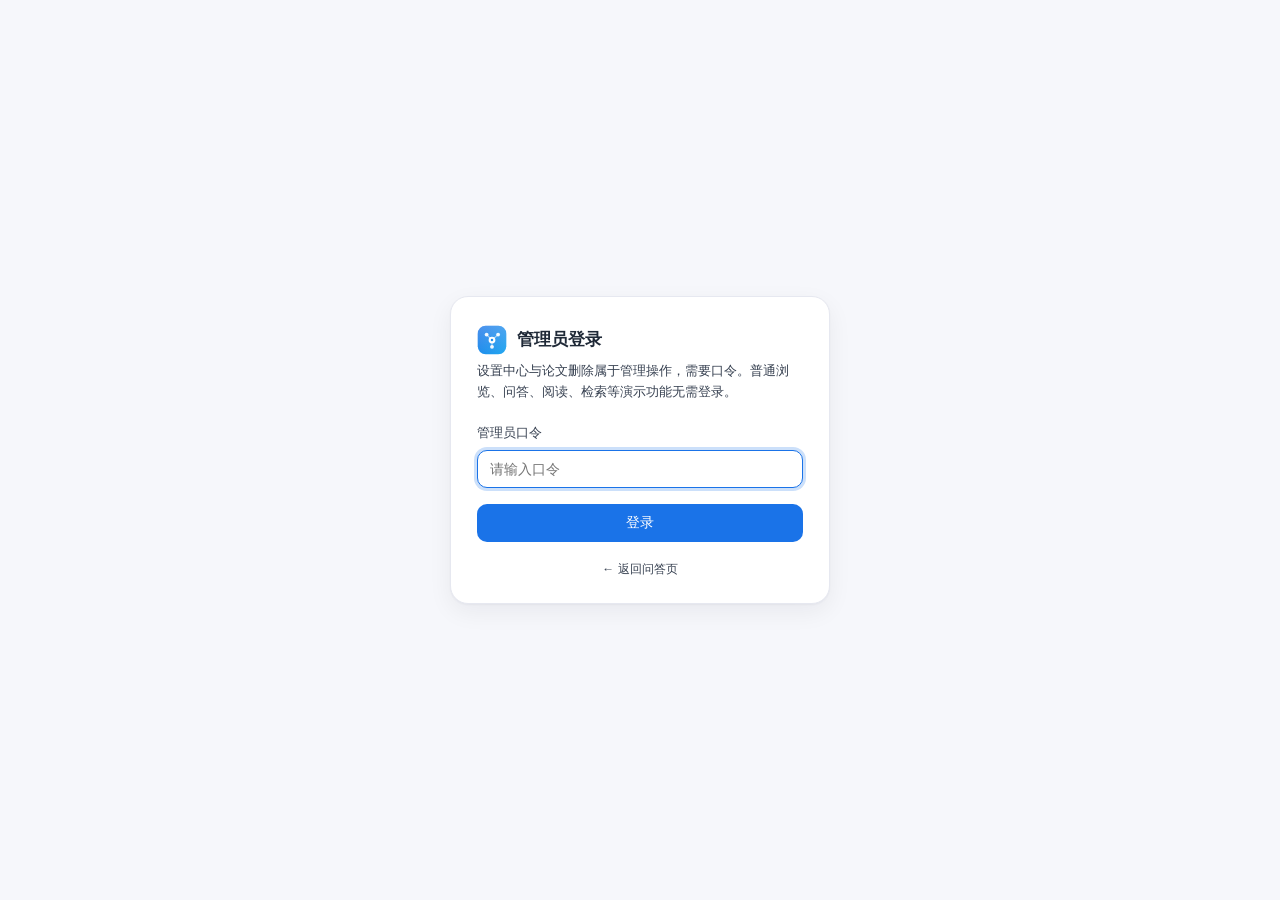
==== commit 8d154e59: "feat(graph): 库内论文搜索定位 + 图谱 P0 改造 + 论文库大类管理 - 图谱页新增标题搜索框：输入即下拉命中，回车/点击定位到节点，   复用 enterFocus + nodePo" ====
--- a/web/admin-login.html
+++ b/web/admin-login.html
@@ -29,7 +29,7 @@
     input[type="password"] {
       width: 100%; padding: 10px 12px; font-size: 14px; font-family: var(--font-sans);
       border: 1px solid var(--border-color); border-radius: var(--radius-control);
-      background: var(--bg-input); color: var(--text-primary);
+      background: var(--bg-base); color: var(--text-primary);
       transition: border-color var(--dur-fast) var(--ease), box-shadow var(--dur-fast) var(--ease);
     }
     input[type="password"]:focus {
@@ -49,7 +49,7 @@
     }
     .msg.bad { display: block; color: #b42318; background: #fef3f2; border: 1px solid #fecdca; }
     .msg.ok { display: block; color: #067647; background: #ecfdf3; border: 1px solid #abefc6; }
-    .foot { margin-top: 18px; font-size: 12px; color: var(--text-tertiary); text-align: center; }
+    .foot { margin-top: 18px; font-size: 12px; color: var(--text-muted); text-align: center; }
     .foot a { color: var(--text-secondary); text-decoration: none; }
     .foot a:hover { text-decoration: underline; }
   </style>
--- a/web/design-system.css
+++ b/web/design-system.css
@@ -116,6 +116,8 @@
 
   /* ---------- 界面语义：背景 ---------- */
   --bg-page:      var(--gray-100);   /* 页面底色 */
+  --bg-base:      var(--gray-0);     /* 输入框、下拉框的内底（与容器同色系、略抬一层） */
+  --bg-subtle:    var(--gray-50);    /* 提示条、代码块这类弱底 */
   --bg-surface:   var(--gray-0);     /* 卡片 / 面板 */
   --bg-surface-2: var(--gray-50);    /* 卡片内的次级区块、表头 */
   --bg-muted:     var(--gray-150);   /* 标签、代码行、悬停底 */
@@ -147,6 +149,12 @@
   --hl-find-text:      rgba(255, 214, 0, .42);    /* 搜索命中的正文底 */
   --hl-find-current:   rgba(255, 140, 0, .62);    /* 当前那一处 */
   --hl-find-current-ring: rgba(216, 92, 0, .85);
+  /* 引用出处高亮：写作助手「读原文」跳过来时涂的那一段。
+     刻意用跟搜索不同的绿色系——两者可能同时出现在一页上，
+     颜色一样的话用户分不清"这是我搜的词"还是"这是那篇论文支撑那句话的地方"。 */
+  --hl-claim:          rgba(16, 185, 129, .26);
+  --hl-claim-hot:      rgba(16, 185, 129, .55);
+  --hl-claim-ring:     rgba(5, 150, 105, .72);
 
   /* ---------- 界面语义：文字 ---------- */
   --text-primary:   var(--gray-800);  /* 标题、正文 */
@@ -160,6 +168,7 @@
   /* ---------- 界面语义：边框 ---------- */
   --border-color:     var(--gray-200);  /* 默认分割线 / 卡片边 */
   --border-color-alt: var(--gray-150);  /* 极淡分割线（列表项之间） */
+  --border-subtle:    var(--gray-150);  /* 同 --border-color-alt 的新名字，语义更直白 */
   --border-strong:    var(--gray-300);  /* 输入框、按钮的可见边 */
   --border-brand:     var(--blue-500);
   --border-focus:     var(--blue-500);
